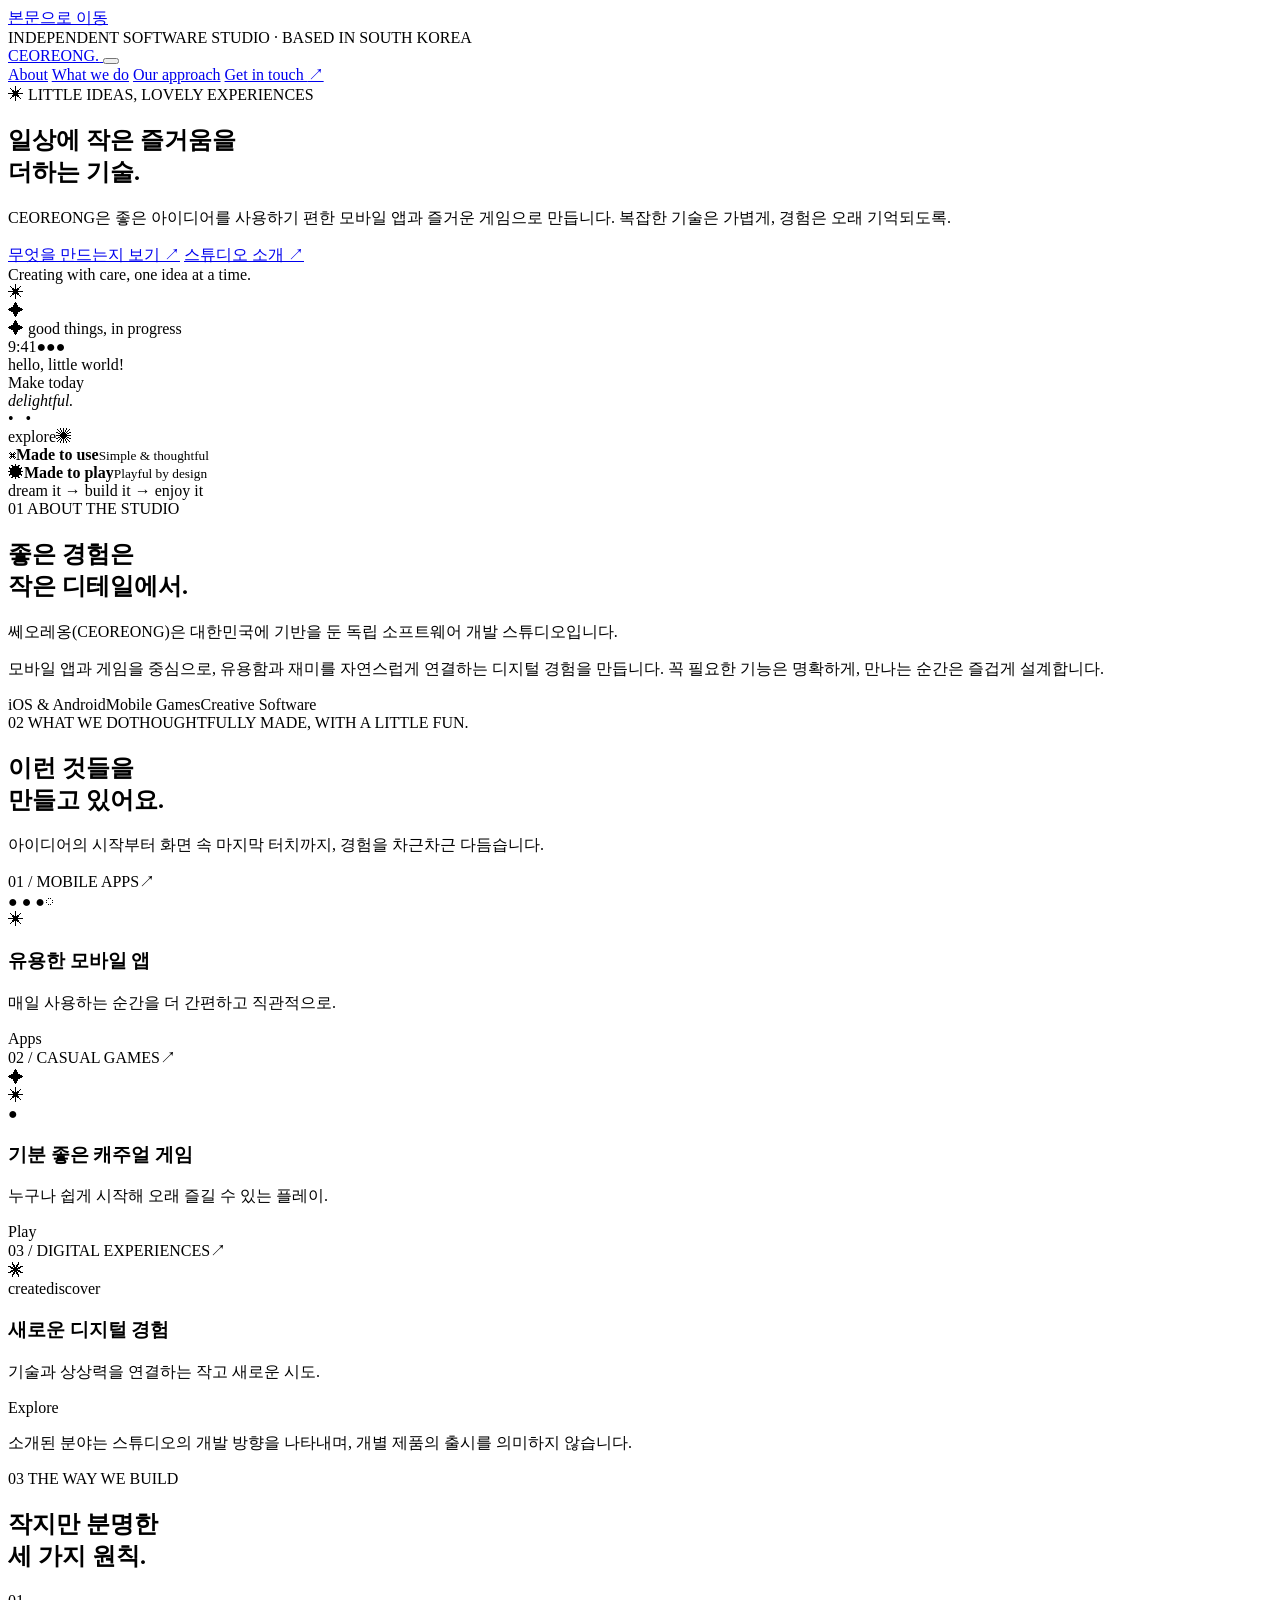
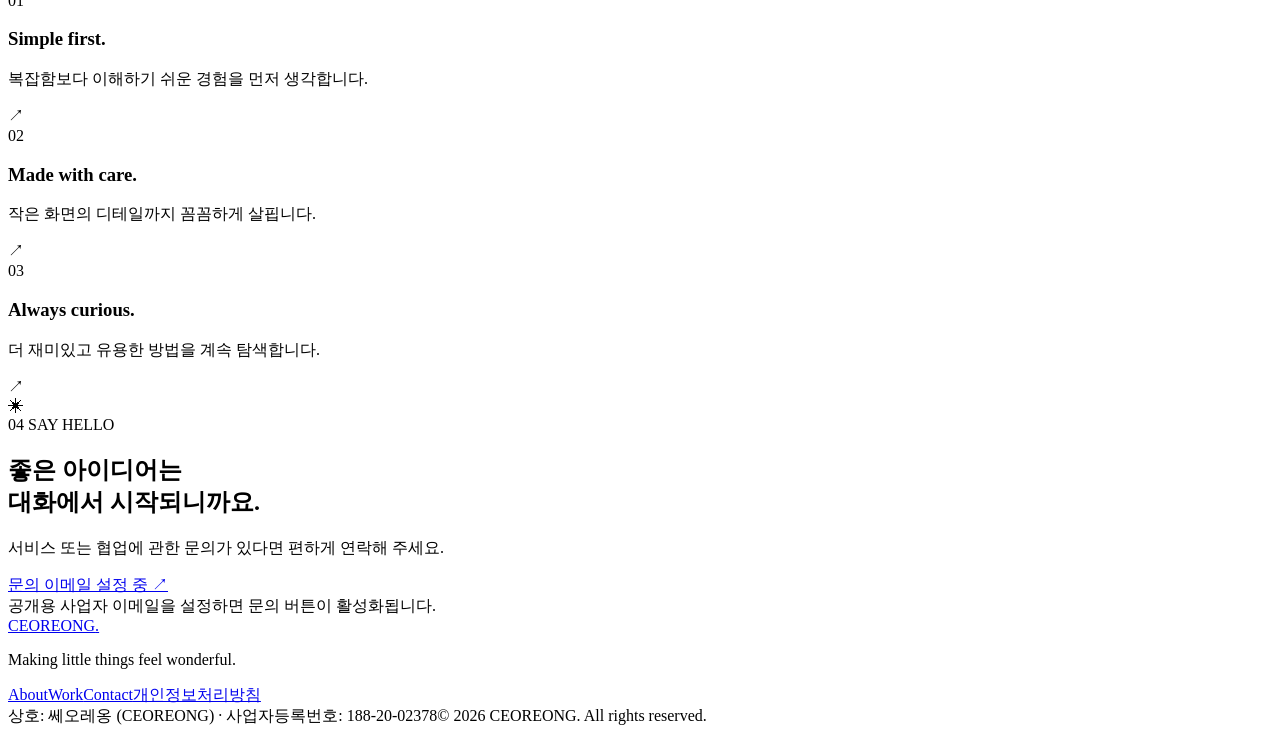
==== index.html @ 63f0cac7 "Add files via upload" ====
<!doctype html>
<html lang="ko">
<head>
  <meta charset="utf-8">
  <meta name="viewport" content="width=device-width, initial-scale=1">
  <meta name="theme-color" content="#f7f6f2">
  <meta name="description" content="CEOREONG(쎄오레옹)은 일상에 작은 즐거움과 편리함을 더하는 모바일 앱과 게임을 만듭니다.">
  <!-- Google Search Console 인증: Google이 제공한 정확한 meta 태그를 여기에 붙여넣을 수 있습니다. -->
  <title>CEOREONG | Apps, Games &amp; Good Ideas</title>
  <link rel="icon" href="assets/favicon.svg" type="image/svg+xml">
  <link rel="stylesheet" href="assets/styles.css">
  <script src="assets/site-config.js" defer></script>
  <script src="assets/main.js" defer></script>
</head>
<body>
  <a class="skip-link" href="#main">본문으로 이동</a>
  <div class="announcement"><span class="announcement-dot"></span> INDEPENDENT SOFTWARE STUDIO <span class="announcement-tail">· BASED IN SOUTH KOREA</span></div>
  <header class="site-header">
    <div class="container header-inner">
      <a class="brand" href="index.html" aria-label="CEOREONG 홈">
        <span class="brand-mark" aria-hidden="true"><span></span><span></span><span></span><span></span></span>
        <span class="brand-word">CEOREONG<span class="brand-period">.</span></span>
      </a>
      <button class="menu-toggle" type="button" aria-label="메뉴 열기" aria-expanded="false" aria-controls="main-nav"><span></span><span></span><span></span></button>
      <nav id="main-nav" class="main-nav" aria-label="주 메뉴">
        <a href="#about">About</a>
        <a href="#work">What we do</a>
        <a href="#approach">Our approach</a>
        <a href="#contact" class="nav-cta">Get in touch <span aria-hidden="true">↗</span></a>
      </nav>
    </div>
  </header>

  <main id="main">
    <section class="hero" aria-labelledby="hero-title">
      <div class="container hero-grid">
        <div class="hero-copy">
          <div class="eyebrow"><span class="eyebrow-spark">✳</span> LITTLE IDEAS, LOVELY EXPERIENCES</div>
          <h1 id="hero-title">일상에 <span class="accent-underline">작은 즐거움</span>을<br>더하는 기술<span class="headline-dot">.</span></h1>
          <p class="hero-desc">CEOREONG은 좋은 아이디어를 사용하기 편한 모바일 앱과 즐거운 게임으로 만듭니다. 복잡한 기술은 가볍게, 경험은 오래 기억되도록.</p>
          <div class="hero-actions">
            <a class="button button-dark" href="#work">무엇을 만드는지 보기 <span aria-hidden="true">↗</span></a>
            <a class="text-link" href="#about">스튜디오 소개 <span aria-hidden="true">↗</span></a>
          </div>
          <div class="hero-caption"><span class="status-dot"></span> Creating with care, one idea at a time.</div>
        </div>
        <div class="hero-scene" aria-label="모바일 앱과 게임을 상징하는 일러스트레이션">
          <div class="scene-glow"></div>
          <div class="scene-orbit scene-orbit-one"></div>
          <div class="scene-orbit scene-orbit-two"></div>
          <div class="deco deco-plus" aria-hidden="true">✳</div>
          <div class="deco deco-star" aria-hidden="true">✦</div>
          <div class="float-note float-note-top"><span>✦</span> good things, in progress</div>
          <div class="phone-mock" aria-hidden="true">
            <div class="phone-top"><span>9:41</span><span class="phone-notch"></span><span>●●●</span></div>
            <div class="phone-screen">
              <div class="screen-kicker">hello, little world!</div>
              <div class="screen-title">Make today<br><em>delightful.</em></div>
              <div class="smile-face"><span class="smile-eyes">• &nbsp; •</span><span class="smile-mouth"></span></div>
              <div class="screen-bottom"><span class="app-pill">explore</span><span class="screen-spark">✺</span></div>
            </div>
          </div>
          <div class="float-card float-card-left"><span class="float-icon purple">⌘</span><span><strong>Made to use</strong><small>Simple &amp; thoughtful</small></span></div>
          <div class="float-card float-card-right"><span class="float-icon orange">✹</span><span><strong>Made to play</strong><small>Playful by design</small></span></div>
          <div class="float-note float-note-bottom">dream it → build it → enjoy it</div>
        </div>
      </div>
    </section>

    <section id="about" class="about-section section-pad">
      <div class="container about-grid">
        <div><span class="section-label"><span class="section-index">01</span> ABOUT THE STUDIO</span><h2 class="section-heading">좋은 경험은<br><span class="muted-heading">작은 디테일에서.</span></h2></div>
        <div class="about-right"><p class="large-body">쎄오레옹(CEOREONG)은 대한민국에 기반을 둔 독립 소프트웨어 개발 스튜디오입니다.</p><p>모바일 앱과 게임을 중심으로, 유용함과 재미를 자연스럽게 연결하는 디지털 경험을 만듭니다. 꼭 필요한 기능은 명확하게, 만나는 순간은 즐겁게 설계합니다.</p><div class="about-tags"><span>iOS &amp; Android</span><span>Mobile Games</span><span>Creative Software</span></div></div>
      </div>
    </section>

    <section id="work" class="work-section section-pad">
      <div class="container">
        <div class="section-topline"><span class="section-label"><span class="section-index">02</span> WHAT WE DO</span><span class="small-note">THOUGHTFULLY MADE, WITH A LITTLE FUN.</span></div>
        <div class="section-heading-row"><h2 class="section-heading">이런 것들을<br>만들고 있어요<span class="headline-dot">.</span></h2><p>아이디어의 시작부터 화면 속 마지막 터치까지, 경험을 차근차근 다듬습니다.</p></div>
        <div class="work-grid">
          <article class="work-card card-violet"><div class="work-card-header"><span class="work-num">01 / MOBILE APPS</span><span class="work-arrow" aria-hidden="true">↗</span></div><div class="work-art work-art-app" aria-hidden="true"><div class="mini-app-window"><div class="mini-app-header"><span>● ● ●</span><span>◌</span></div><div class="mini-app-graph"><span></span><span></span><span></span><span></span><span></span></div><div class="mini-app-bars"><i></i><i></i></div></div><span class="work-art-spark">✳</span></div><div class="work-card-footer"><div><h3>유용한 모바일 앱</h3><p>매일 사용하는 순간을 더 간편하고 직관적으로.</p></div><span class="work-chip">Apps</span></div></article>
          <article class="work-card card-peach"><div class="work-card-header"><span class="work-num">02 / CASUAL GAMES</span><span class="work-arrow" aria-hidden="true">↗</span></div><div class="work-art work-art-game" aria-hidden="true"><div class="game-planet"><div class="planet-eye eye-left"></div><div class="planet-eye eye-right"></div><div class="planet-smile"></div></div><div class="game-star star-a">✦</div><div class="game-star star-b">✳</div><div class="game-star star-c">●</div></div><div class="work-card-footer"><div><h3>기분 좋은 캐주얼 게임</h3><p>누구나 쉽게 시작해 오래 즐길 수 있는 플레이.</p></div><span class="work-chip">Play</span></div></article>
          <article class="work-card card-mint"><div class="work-card-header"><span class="work-num">03 / DIGITAL EXPERIENCES</span><span class="work-arrow" aria-hidden="true">↗</span></div><div class="work-art work-art-ideas" aria-hidden="true"><div class="idea-ring ring-one"></div><div class="idea-ring ring-two"></div><div class="idea-core">✷</div><span class="idea-label idea-label-a">create</span><span class="idea-label idea-label-b">discover</span></div><div class="work-card-footer"><div><h3>새로운 디지털 경험</h3><p>기술과 상상력을 연결하는 작고 새로운 시도.</p></div><span class="work-chip">Explore</span></div></article>
        </div>
        <p class="work-disclaimer">소개된 분야는 스튜디오의 개발 방향을 나타내며, 개별 제품의 출시를 의미하지 않습니다.</p>
      </div>
    </section>

    <section id="approach" class="approach-section section-pad">
      <div class="container approach-grid"><div><span class="section-label light-label"><span class="section-index">03</span> THE WAY WE BUILD</span><h2 class="section-heading light-heading">작지만 분명한<br>세 가지 원칙<span class="lime-dot">.</span></h2></div><div class="principles"><div class="principle"><span class="principle-num">01</span><div><h3>Simple first.</h3><p>복잡함보다 이해하기 쉬운 경험을 먼저 생각합니다.</p></div><span aria-hidden="true">↗</span></div><div class="principle"><span class="principle-num">02</span><div><h3>Made with care.</h3><p>작은 화면의 디테일까지 꼼꼼하게 살핍니다.</p></div><span aria-hidden="true">↗</span></div><div class="principle"><span class="principle-num">03</span><div><h3>Always curious.</h3><p>더 재미있고 유용한 방법을 계속 탐색합니다.</p></div><span aria-hidden="true">↗</span></div></div></div>
    </section>

    <section id="contact" class="contact-section section-pad"><div class="container contact-panel"><div class="contact-star" aria-hidden="true">✳</div><span class="section-label"><span class="section-index">04</span> SAY HELLO</span><h2>좋은 아이디어는<br><span>대화에서 시작되니까요.</span></h2><p>서비스 또는 협업에 관한 문의가 있다면 편하게 연락해 주세요.</p><a id="email-link" class="button button-dark contact-button is-disabled" href="#contact" aria-disabled="true">문의 이메일 설정 중 <span aria-hidden="true">↗</span></a><div id="contact-email-note" class="contact-note">공개용 사업자 이메일을 설정하면 문의 버튼이 활성화됩니다.</div></div></section>
  </main>

  <footer class="site-footer"><div class="container footer-top"><div><a class="brand footer-brand" href="index.html"><span class="brand-mark" aria-hidden="true"><span></span><span></span><span></span><span></span></span><span class="brand-word">CEOREONG<span class="brand-period">.</span></span></a><p>Making little things feel wonderful.</p></div><div class="footer-links"><a href="#about">About</a><a href="#work">Work</a><a href="#contact">Contact</a><a href="privacy.html">개인정보처리방침</a></div></div><div class="container footer-bottom"><span>상호: 쎄오레옹 (CEOREONG) <span class="footer-sep">·</span> 사업자등록번호: 188-20-02378</span><span>© <span id="year">2026</span> CEOREONG. All rights reserved.</span></div></footer>
</body>
</html>
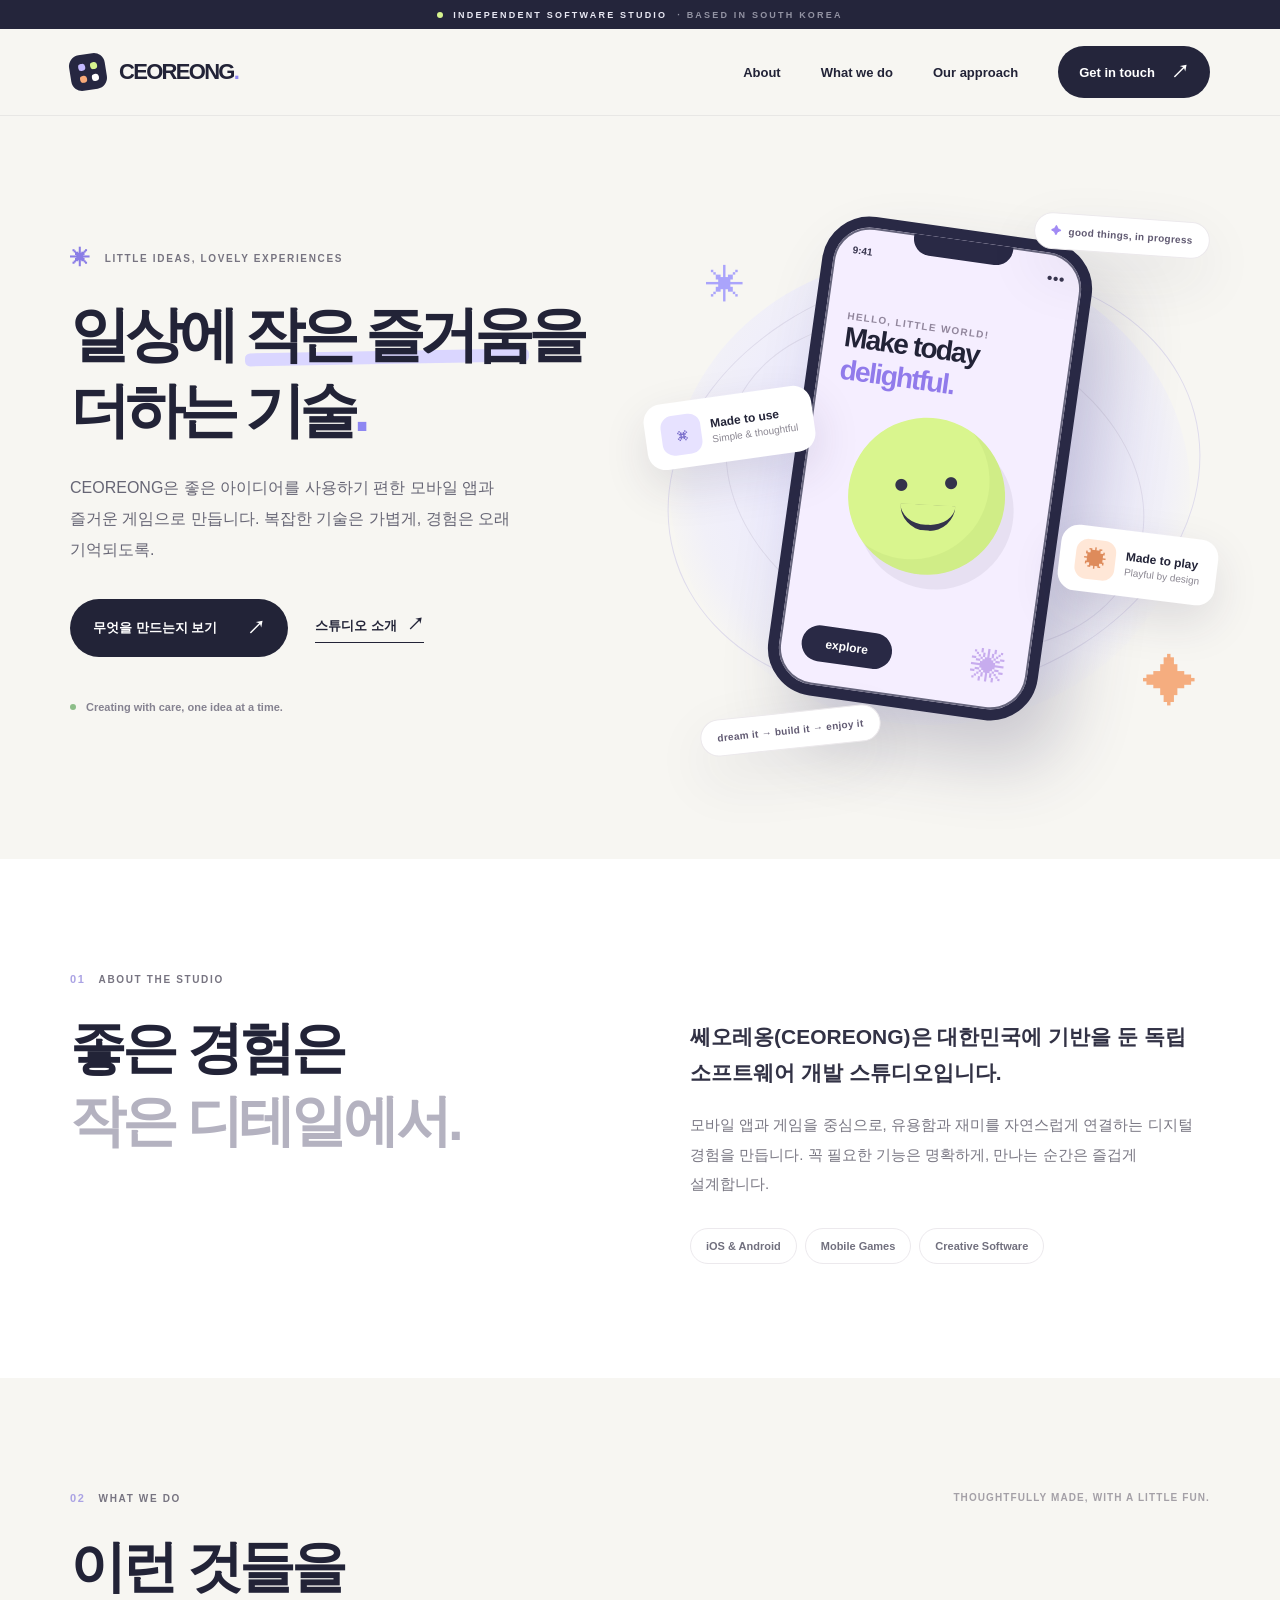
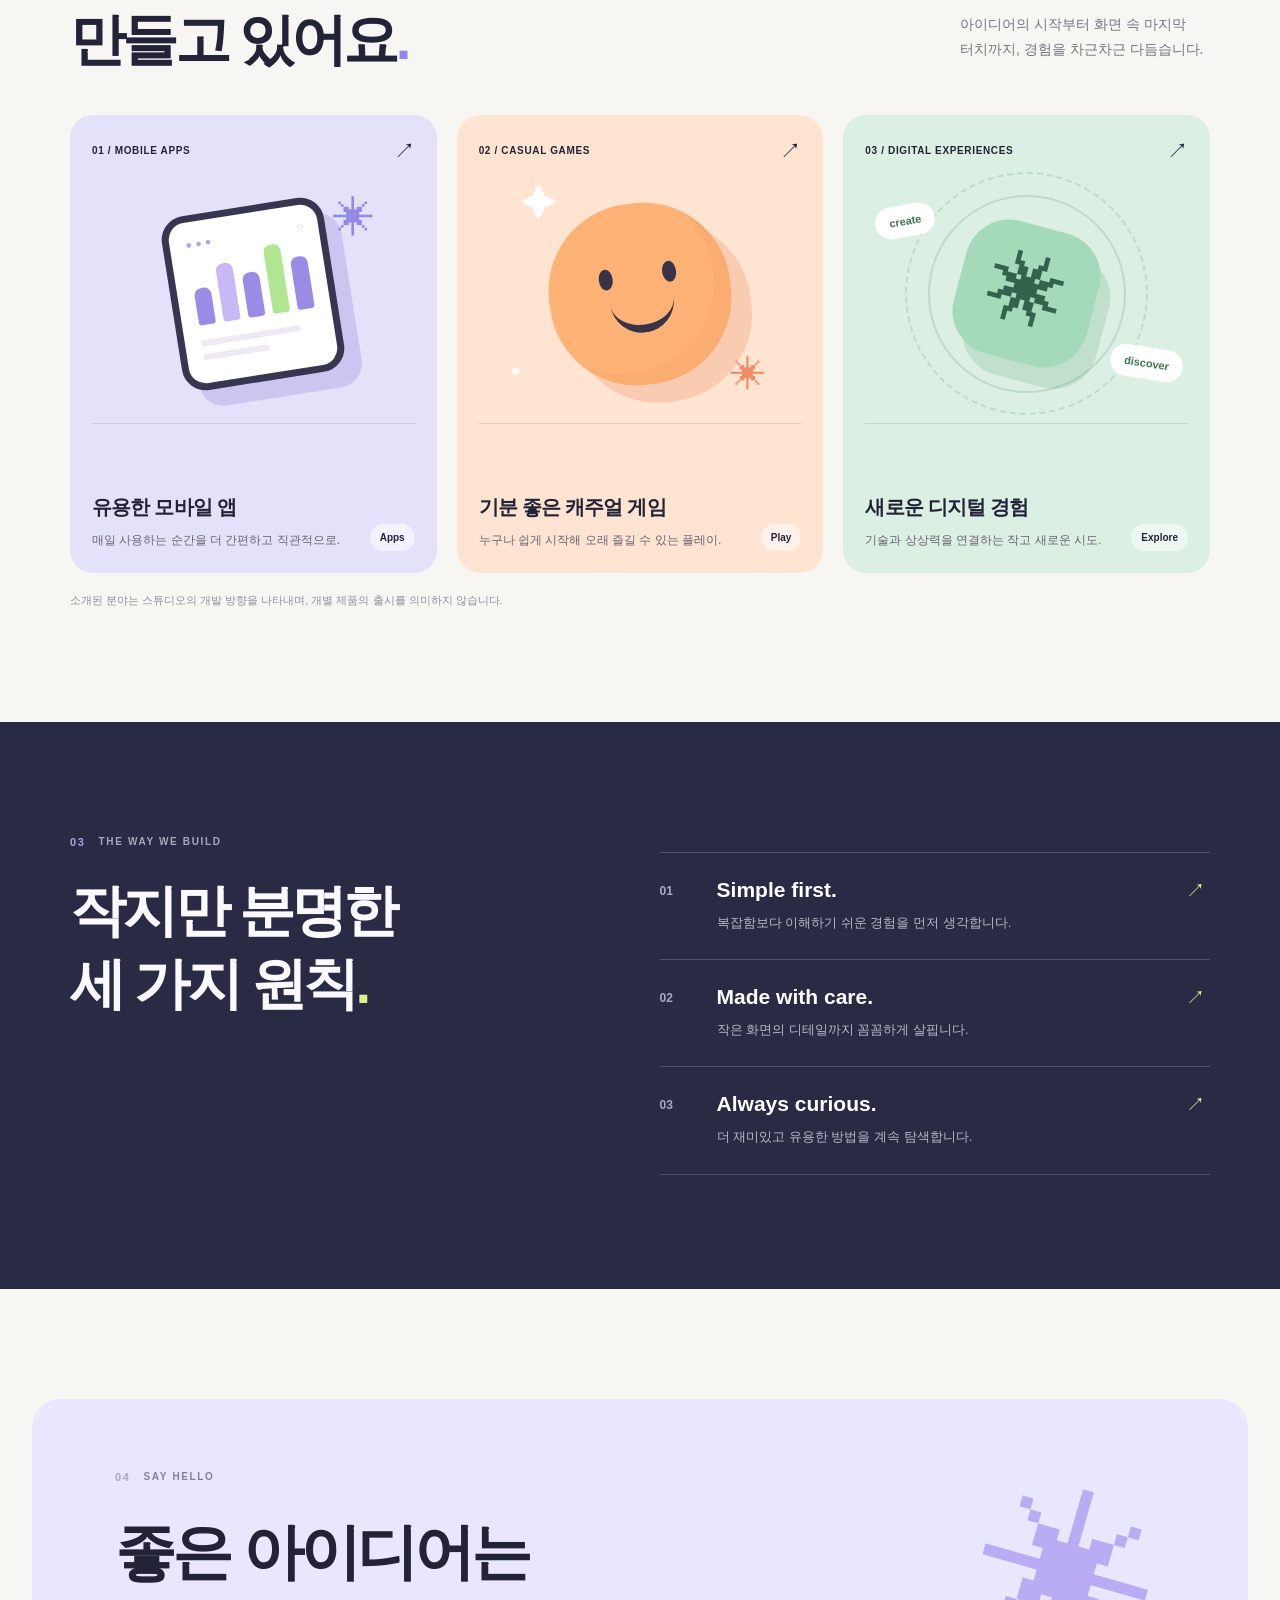
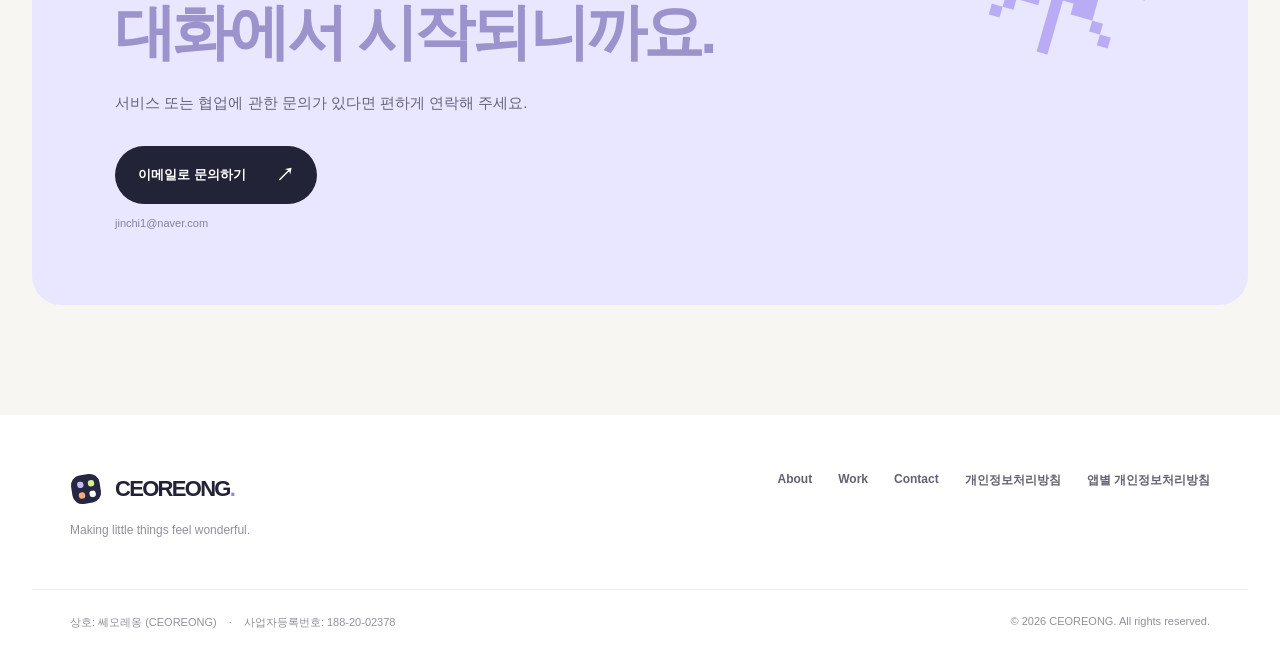
==== commit 5a94fbde: "Publish app privacy policies and AdMob publisher file" ====
--- a/index.html
+++ b/index.html
@@ -94,6 +94,6 @@
     <section id="contact" class="contact-section section-pad"><div class="container contact-panel"><div class="contact-star" aria-hidden="true">✳</div><span class="section-label"><span class="section-index">04</span> SAY HELLO</span><h2>좋은 아이디어는<br><span>대화에서 시작되니까요.</span></h2><p>서비스 또는 협업에 관한 문의가 있다면 편하게 연락해 주세요.</p><a id="email-link" class="button button-dark contact-button is-disabled" href="#contact" aria-disabled="true">문의 이메일 설정 중 <span aria-hidden="true">↗</span></a><div id="contact-email-note" class="contact-note">공개용 사업자 이메일을 설정하면 문의 버튼이 활성화됩니다.</div></div></section>
   </main>
 
-  <footer class="site-footer"><div class="container footer-top"><div><a class="brand footer-brand" href="index.html"><span class="brand-mark" aria-hidden="true"><span></span><span></span><span></span><span></span></span><span class="brand-word">CEOREONG<span class="brand-period">.</span></span></a><p>Making little things feel wonderful.</p></div><div class="footer-links"><a href="#about">About</a><a href="#work">Work</a><a href="#contact">Contact</a><a href="privacy.html">개인정보처리방침</a></div></div><div class="container footer-bottom"><span>상호: 쎄오레옹 (CEOREONG) <span class="footer-sep">·</span> 사업자등록번호: 188-20-02378</span><span>© <span id="year">2026</span> CEOREONG. All rights reserved.</span></div></footer>
+  <footer class="site-footer"><div class="container footer-top"><div><a class="brand footer-brand" href="index.html"><span class="brand-mark" aria-hidden="true"><span></span><span></span><span></span><span></span></span><span class="brand-word">CEOREONG<span class="brand-period">.</span></span></a><p>Making little things feel wonderful.</p></div><div class="footer-links"><a href="#about">About</a><a href="#work">Work</a><a href="#contact">Contact</a><a href="privacy.html">개인정보처리방침</a><a href="apps/index.html">앱별 개인정보처리방침</a></div></div><div class="container footer-bottom"><span>상호: 쎄오레옹 (CEOREONG) <span class="footer-sep">·</span> 사업자등록번호: 188-20-02378</span><span>© <span id="year">2026</span> CEOREONG. All rights reserved.</span></div></footer>
 </body>
 </html>
--- a/assets/styles.css
+++ b/assets/styles.css
@@ -0,0 +1,13 @@
+:root{--ink:#222337;--ink-soft:#656473;--line:#e7e4e1;--paper:#f7f6f2;--white:#fff;--violet:#a7a2f7;--lav:#e6e5ff;--lime:#d6f38e;--orange:#f8aa79;--mint:#c8ead8;--radius:28px;--shadow:0 22px 60px rgba(44,39,78,.09)}
+*{box-sizing:border-box}html{scroll-behavior:smooth;scroll-padding-top:90px}body{margin:0;background:var(--paper);font-family:Inter,-apple-system,BlinkMacSystemFont,"Pretendard","Noto Sans KR","Apple SD Gothic Neo",Arial,sans-serif;color:var(--ink);-webkit-font-smoothing:antialiased}a{color:inherit;text-decoration:none}button{font:inherit}a:focus-visible,button:focus-visible{outline:3px solid #8675ed;outline-offset:3px}.skip-link{position:absolute;transform:translateY(-150%);background:#fff;padding:12px;z-index:100}.skip-link:focus{transform:none}.container{max-width:1216px;padding:0 38px;margin:0 auto}.announcement{height:29px;background:#24253b;color:#e9e9f4;display:flex;align-items:center;justify-content:center;gap:10px;letter-spacing:2.2px;font-size:9px;font-weight:800}.announcement-dot,.status-dot{width:6px;height:6px;border-radius:50%;background:var(--lime);display:inline-block}.announcement-tail{opacity:.56}.site-header{position:sticky;top:0;z-index:50;background:rgba(247,246,242,.94);backdrop-filter:blur(15px);border-bottom:1px solid rgba(37,39,58,.07)}.header-inner{height:86px;display:flex;align-items:center;justify-content:space-between}.brand{display:inline-flex;align-items:center;gap:13px}.brand-mark{width:36px;height:36px;background:#262741;border-radius:11px;display:grid;grid-template-columns:repeat(2,7px);grid-template-rows:repeat(2,7px);gap:5px;align-content:center;justify-content:center;transform:rotate(-9deg)}.brand-mark span{border-radius:3px;background:#c3b9ff}.brand-mark span:nth-child(2){background:var(--lime)}.brand-mark span:nth-child(3){background:var(--orange)}.brand-mark span:nth-child(4){background:#fff}.brand-word{font-size:22px;font-weight:900;letter-spacing:-1.7px}.brand-period,.headline-dot{color:#8e87f2}.main-nav{display:flex;align-items:center;gap:40px;font-size:13px;font-weight:750}.main-nav>a:not(.nav-cta){transition:opacity .2s}.main-nav>a:not(.nav-cta):hover{opacity:.55}.nav-cta{background:#24253b;color:#fff;padding:14px 21px;border-radius:50px;display:flex;gap:16px;align-items:center}.nav-cta span,.button span{font-size:18px}.menu-toggle{display:none;border:0;background:transparent;padding:10px}.menu-toggle span{width:23px;height:2px;display:block;background:var(--ink);margin:5px}
+.hero{overflow:hidden;padding:64px 0 94px}.hero-grid{min-height:585px;display:grid;grid-template-columns:1fr 1fr;align-items:center;gap:20px}.hero-copy{position:relative;z-index:2;padding-top:15px}.eyebrow,.section-label{font-size:10px;font-weight:900;letter-spacing:1.65px;color:#777481;display:flex;gap:13px;align-items:center}.eyebrow-spark{color:#8a7de6;font-size:20px}.hero h1{font-size:clamp(43px,4.7vw,70px);letter-spacing:-5.5px;line-height:1.26;margin:27px 0 23px;font-weight:850;white-space:nowrap}.accent-underline{position:relative;z-index:1}.accent-underline:after{content:"";position:absolute;bottom:4px;left:0;right:0;height:13px;background:#dad6ff;z-index:-1;border-radius:5px;transform:rotate(-1deg)}.hero-desc{max-width:470px;font-size:16px;line-height:1.95;color:#676675;word-break:keep-all}.hero-actions{display:flex;gap:27px;align-items:center;margin-top:34px}.button{display:inline-flex;align-items:center;justify-content:center;gap:30px;border-radius:100px;padding:17px 23px;font-weight:800;font-size:13px;transition:transform .2s,background .2s}.button:hover{transform:translateY(-3px)}.button-dark{background:var(--ink);color:#fff}.button-dark:hover{background:#3a3c5c}.text-link{font-size:13px;font-weight:800;border-bottom:1px solid var(--ink);padding-bottom:6px}.text-link span{font-size:17px;margin-left:7px}.hero-caption{margin-top:44px;font-size:11px;font-weight:650;color:#858290;display:flex;align-items:center;gap:10px}.status-dot{background:#8cbd88}
+.hero-scene{position:relative;height:576px;isolation:isolate}.scene-glow{position:absolute;inset:70px 20px 36px;background:radial-gradient(circle at 50% 45%,#dfddff 0%,#eceaff 36%,#f1f0f8 64%,transparent 74%);border-radius:50%;z-index:-2}.scene-orbit{position:absolute;border:1px solid #dfdcec;border-radius:50%;transform:rotate(-15deg);z-index:-1}.scene-orbit-one{width:540px;height:420px;left:14px;top:88px}.scene-orbit-two{width:430px;height:320px;left:70px;top:140px;transform:rotate(20deg)}.phone-mock{position:absolute;z-index:2;width:272px;height:483px;top:42px;left:50%;transform:translateX(-50%) rotate(8deg);border:11px solid #292945;border-radius:48px;background:#f5eeff;box-shadow:28px 39px 70px rgba(56,50,96,.23),inset 0 0 0 2px #66657c;overflow:hidden}.phone-top{height:40px;display:flex;align-items:center;justify-content:space-between;padding:8px 18px 0;font-size:10px;font-weight:850;color:#39364f}.phone-notch{position:absolute;top:0;left:77px;width:100px;height:20px;background:#292945;border-radius:0 0 17px 17px}.phone-screen{padding:45px 22px 22px;height:calc(100% - 40px);display:flex;flex-direction:column}.screen-kicker{font-size:10px;text-transform:uppercase;letter-spacing:1.3px;font-weight:750;color:#91869c}.screen-title{font-size:28px;font-weight:900;letter-spacing:-1.7px;line-height:1.17}.screen-title em{font-style:normal;color:#917beb}.smile-face{width:157px;height:157px;background:#d9f58e;border-radius:50%;margin:18px auto 16px;display:flex;flex-direction:column;align-items:center;justify-content:center;transform:rotate(-10deg);box-shadow:inset -15px -16px 0 rgba(99,144,55,.08),8px 15px 0 rgba(69,69,91,.08)}.smile-eyes{font-size:42px;font-weight:900;line-height:1;color:#34334b;white-space:pre}.smile-mouth{width:55px;height:26px;border-bottom:6px solid #34334b;border-radius:0 0 60px 60px;transform:rotate(5deg)}.screen-bottom{display:flex;align-items:center;justify-content:space-between;margin-top:auto}.app-pill{border-radius:99px;background:#292945;padding:11px 24px;color:white;font-size:12px;font-weight:750}.screen-spark{font-size:35px;color:#c7acee}.deco{position:absolute;z-index:4}.deco-plus{font-size:39px;color:#aaa4fb;left:56px;top:79px}.deco-star{font-size:55px;color:#f5ad7f;right:12px;bottom:46px}.float-note{position:absolute;z-index:4;font-size:10px;letter-spacing:.3px;color:#615a72;font-weight:850;background:#fff;border:1px solid #ece9ec;box-shadow:var(--shadow);padding:12px 16px;border-radius:100px}.float-note-top{top:32px;right:0;transform:rotate(4deg)}.float-note-top span{color:#a18af4;margin-right:4px}.float-note-bottom{bottom:12px;left:50px;transform:rotate(-6deg)}.float-card{position:absolute;z-index:4;display:flex;align-items:center;gap:10px;background:white;padding:13px 16px;border-radius:18px;box-shadow:0 18px 46px rgba(46,41,77,.13);white-space:nowrap}.float-card strong,.float-card small{display:block}.float-card strong{font-size:12px}.float-card small{font-size:10px;color:#8b8792;margin-top:3px}.float-card-left{left:-5px;top:210px;transform:rotate(-8deg)}.float-card-right{right:-7px;top:347px;transform:rotate(7deg)}.float-icon{width:40px;height:40px;border-radius:12px;display:grid;place-items:center;font-size:23px}.float-icon.purple{background:#e7e2ff;color:#7c70cc}.float-icon.orange{background:#ffe7d7;color:#de8b5b}
+.section-pad{padding:114px 0}.about-section{background:#fff}.about-grid{display:grid;grid-template-columns:1fr 1fr;gap:100px}.section-index{color:#aba3e4;font-weight:900;font-size:11px}.section-heading{font-size:clamp(39px,4.4vw,60px);line-height:1.3;letter-spacing:-3.7px;margin:26px 0 0;font-weight:850}.muted-heading{color:#b4b2c0}.about-right{padding-top:46px}.about-right p{line-height:1.95;color:#797783;font-size:15px;word-break:keep-all}.about-right .large-body{font-size:21px;line-height:1.7;font-weight:700;color:#323245;margin:0 0 20px}.about-tags{display:flex;flex-wrap:wrap;gap:8px;margin-top:30px}.about-tags span{border:1px solid #ece9ed;padding:11px 15px;font-size:11px;font-weight:800;border-radius:100px;color:#71707e}
+.work-section{background:#f7f6f2}.section-topline,.section-heading-row{display:flex;align-items:start;justify-content:space-between}.small-note{font-size:10px;font-weight:750;color:#a4a0a7;letter-spacing:1.1px}.section-heading-row{align-items:end;margin-bottom:38px}.section-heading-row p{font-size:14px;color:#777483;max-width:250px;line-height:1.8;word-break:keep-all}.work-grid{display:grid;grid-template-columns:repeat(3,1fr);gap:20px}.work-card{border-radius:23px;min-width:0;padding:22px;overflow:hidden;transition:transform .25s,box-shadow .25s}.work-card:hover{transform:translateY(-7px);box-shadow:var(--shadow)}.card-violet{background:#e4e2fa}.card-peach{background:#ffe4d2}.card-mint{background:#dcefe3}.work-card-header{display:flex;justify-content:space-between;align-items:center}.work-num{font-size:10px;letter-spacing:.65px;font-weight:850}.work-arrow{font-size:21px}.work-art{height:258px;position:relative;display:flex;align-items:center;justify-content:center}.mini-app-window{width:164px;height:176px;border:7px solid #37354f;background:#fff;border-radius:24px;transform:rotate(-9deg);box-shadow:15px 18px 0 #cac6f0;padding:16px}.mini-app-header{display:flex;justify-content:space-between;color:#b1a9df;font-size:11px}.mini-app-graph{height:76px;display:flex;gap:8px;align-items:end;justify-content:center}.mini-app-graph span{width:17px;border-radius:7px 7px 3px 3px;background:#9c8be6}.mini-app-graph span:nth-child(1){height:37px}.mini-app-graph span:nth-child(2){height:58px;background:#c8b8f5}.mini-app-graph span:nth-child(3){height:45px}.mini-app-graph span:nth-child(4){height:69px;background:#b0e592}.mini-app-graph span:nth-child(5){height:53px}.mini-app-bars{margin-top:15px}.mini-app-bars i{display:block;height:6px;background:#eeeaf5;width:86%;border-radius:10px;margin-bottom:8px}.mini-app-bars i+ i{width:57%}.work-art-spark{font-size:42px;position:absolute;top:30px;right:40px;color:#9288e6}.game-planet{width:182px;height:182px;border-radius:48%;background:#ffb276;transform:rotate(-8deg);box-shadow:18px 20px 0 rgba(232,130,76,.25),inset -16px -14px 0 rgba(224,132,87,.14);position:relative}.planet-eye{position:absolute;width:14px;height:21px;background:#393348;border-radius:50%;top:62px}.eye-left{left:52px}.eye-right{right:52px}.planet-smile{position:absolute;width:64px;height:35px;border-bottom:8px solid #393348;border-radius:0 0 50px 50px;top:95px;left:60px}.game-star{position:absolute;color:#fff;font-size:35px}.star-a{top:19px;left:43px}.star-b{right:35px;bottom:28px;color:#ef8d68}.star-c{left:32px;bottom:42px;color:#fff;font-size:17px}.idea-ring{position:absolute;border:2px solid rgba(70,134,105,.2);border-radius:50%;width:198px;height:198px}.ring-two{width:243px;height:243px;transform:rotate(29deg);border-style:dashed}.idea-core{width:137px;height:137px;border-radius:44px;display:grid;place-items:center;background:#a4d9ba;color:#33634c;font-size:76px;transform:rotate(15deg);box-shadow:15px 18px 0 rgba(94,169,130,.22)}.idea-label{position:absolute;background:#fff;border-radius:50px;padding:10px 14px;font-size:11px;font-weight:850;color:#417458}.idea-label-a{left:10px;top:40px;transform:rotate(-10deg)}.idea-label-b{right:5px;bottom:44px;transform:rotate(9deg)}.work-card-footer{min-height:128px;display:flex;align-items:end;justify-content:space-between;gap:10px;border-top:1px solid rgba(49,48,75,.13);padding-top:20px}.work-card-footer h3{font-size:20px;letter-spacing:-.8px;margin:0 0 9px}.work-card-footer p{font-size:12px;line-height:1.7;color:#686372;word-break:keep-all;margin:0}.work-chip{white-space:nowrap;background:rgba(255,255,255,.55);padding:8px 10px;border-radius:100px;font-size:10px;font-weight:850}.work-disclaimer{font-size:11px;color:#92909b;margin:20px 0 0}
+.approach-section{background:#292a43;color:white}.approach-grid{display:grid;grid-template-columns:1fr 1.08fr;gap:80px}.light-label{color:#a7a8bc}.light-heading{color:#f9f9ff}.lime-dot{color:var(--lime)}.principles{margin-top:16px}.principle{display:grid;grid-template-columns:45px 1fr 24px;align-items:start;gap:12px;padding:25px 0;border-top:1px solid rgba(255,255,255,.19)}.principle:last-child{border-bottom:1px solid rgba(255,255,255,.19)}.principle-num{font-size:12px;font-weight:800;color:#a8a9be;padding-top:6px}.principle h3{font-size:21px;font-weight:800;margin:0 0 9px}.principle p{font-size:13px;color:#b8b9c9;margin:0;line-height:1.8;word-break:keep-all}.principle>span:last-child{font-size:19px;color:var(--lime)}
+.contact-section{padding:110px 0}.contact-panel{position:relative;overflow:hidden;padding:72px 83px 76px;border-radius:29px;background:#e9e6ff}.contact-panel .section-label{color:#827fa6}.contact-panel h2{font-size:clamp(38px,4.8vw,62px);line-height:1.3;letter-spacing:-3.8px;margin:29px 0 18px}.contact-panel h2 span{color:#9c93cd}.contact-panel p{max-width:480px;color:#69647d;font-size:15px;line-height:1.8;margin-bottom:30px}.contact-star{position:absolute;right:90px;top:95px;color:#b9abf4;font-size:180px;transform:rotate(16deg);line-height:1}.contact-note{margin-top:13px;color:#8580a1;font-size:11px}.contact-button.is-disabled{background:#7e7b94;pointer-events:none;opacity:.75}.site-footer{background:#fff;padding:57px 0 28px}.footer-top,.footer-bottom{display:flex;align-items:start;justify-content:space-between}.footer-brand .brand-mark{width:32px;height:32px;transform:rotate(-9deg) scale(.9)}.footer-brand .brand-word{font-size:22px}.footer-top p{margin:18px 0 0;font-size:12px;color:#92909d}.footer-links{display:flex;gap:26px;font-size:12px;color:#646172;font-weight:700}.footer-links a:hover{text-decoration:underline}.footer-bottom{border-top:1px solid #eeebed;margin-top:52px;padding-top:25px;color:#92909a;font-size:11px;gap:20px}.footer-sep{margin:0 9px}
+/* Privacy page */.inner-page{min-height:60vh}.inner-hero{padding:95px 0 60px;background:#eeeaff}.inner-hero h1{font-size:clamp(42px,6vw,64px);letter-spacing:-3px;margin:22px 0}.inner-hero p{color:#6d6980}.policy-content{background:#fff;padding:75px 0 110px}.policy-container{max-width:860px}.policy-content h2{font-size:22px;margin-top:45px}.policy-content h2:first-child{margin-top:0}.policy-content p,.policy-content li{font-size:15px;color:#686575;line-height:1.95;word-break:keep-all}.policy-content ul{padding-left:20px}.policy-meta{font-size:12px;color:#8b8895;border-bottom:1px solid #e8e6ee;padding-bottom:22px}.notice-box{background:#f5f3fc;border-left:3px solid #a59ae5;border-radius:8px;padding:14px 22px;margin:30px 0}
+@media(max-width:1080px){.container{padding-left:28px;padding-right:28px}.hero h1{font-size:52px;letter-spacing:-4px}.hero-scene{transform:scale(.87);transform-origin:center}.float-card-left{left:-32px}.float-card-right{right:-36px}.work-card-footer{align-items:start;flex-direction:column}.work-chip{display:none}.about-grid{gap:50px}}
+@media(max-width:760px){.container{padding:0 22px}.announcement-tail{display:none}.header-inner{height:72px}.brand-word{font-size:21px}.menu-toggle{display:block}.main-nav{display:none;position:absolute;left:0;right:0;top:72px;padding:22px;background:var(--paper);border-bottom:1px solid var(--line);box-shadow:0 20px 28px rgba(32,30,52,.08);align-items:stretch;gap:20px;flex-direction:column}.main-nav.open{display:flex}.main-nav>a:not(.nav-cta){padding:5px 0}.nav-cta{justify-content:center}.hero{padding:51px 0 64px}.hero-grid{display:block;min-height:0}.hero h1{font-size:clamp(36px,8.5vw,54px);line-height:1.28;letter-spacing:-3.6px}.hero-desc{font-size:14px}.eyebrow{font-size:9px;letter-spacing:1.15px}.hero-actions{gap:16px;flex-wrap:wrap}.button{font-size:12px;padding:16px 20px;gap:15px}.hero-caption{margin-top:28px}.hero-scene{margin:36px auto 0;height:425px;width:min(470px,100%);transform:scale(.80);transform-origin:top center}.scene-glow{top:25px;bottom:-20px}.scene-orbit-one{width:470px;left:-40px}.scene-orbit-two{width:380px;left:-3px}.phone-mock{top:5px}.float-note-top{right:-55px;top:13px}.float-card-left{left:-75px;top:178px}.float-card-right{right:-55px;top:295px}.float-note-bottom{bottom:-17px}.section-pad{padding:76px 0}.about-grid,.approach-grid{grid-template-columns:1fr;gap:20px}.about-right{padding-top:0}.section-heading{letter-spacing:-2.5px;font-size:43px}.about-right .large-body{font-size:19px}.section-topline{gap:20px}.small-note{display:none}.section-heading-row{display:block}.section-heading-row p{max-width:none}.work-grid{grid-template-columns:1fr;gap:16px}.work-art{height:220px}.work-card-footer{min-height:0}.work-card{padding:22px 23px 25px}.work-card-footer h3{font-size:19px}.work-disclaimer{font-size:10px}.principles{margin-top:16px}.contact-section{padding:72px 0}.contact-panel{padding:46px 28px 55px;border-radius:24px}.contact-panel h2{font-size:37px;letter-spacing:-2.5px}.contact-star{font-size:90px;right:12px;top:12px;opacity:.55}.contact-panel p{font-size:13px}.footer-top{flex-direction:column;gap:37px}.footer-links{flex-wrap:wrap;gap:18px}.footer-bottom{flex-direction:column;gap:10px;line-height:1.8}.inner-hero{padding:66px 0 45px}.policy-content{padding:50px 0 75px}}
+@media(max-width:405px){.hero h1{font-size:35px}.hero-scene{width:100%;transform:scale(.70);margin:12px 0 -45px;transform-origin:top center}.hero-actions{gap:12px}.text-link{font-size:12px}.section-heading{font-size:37px}.contact-panel h2{font-size:32px}}
+@media(prefers-reduced-motion:reduce){html{scroll-behavior:auto}*,*:before,*:after{transition-duration:.01ms!important;animation-duration:.01ms!important}}
